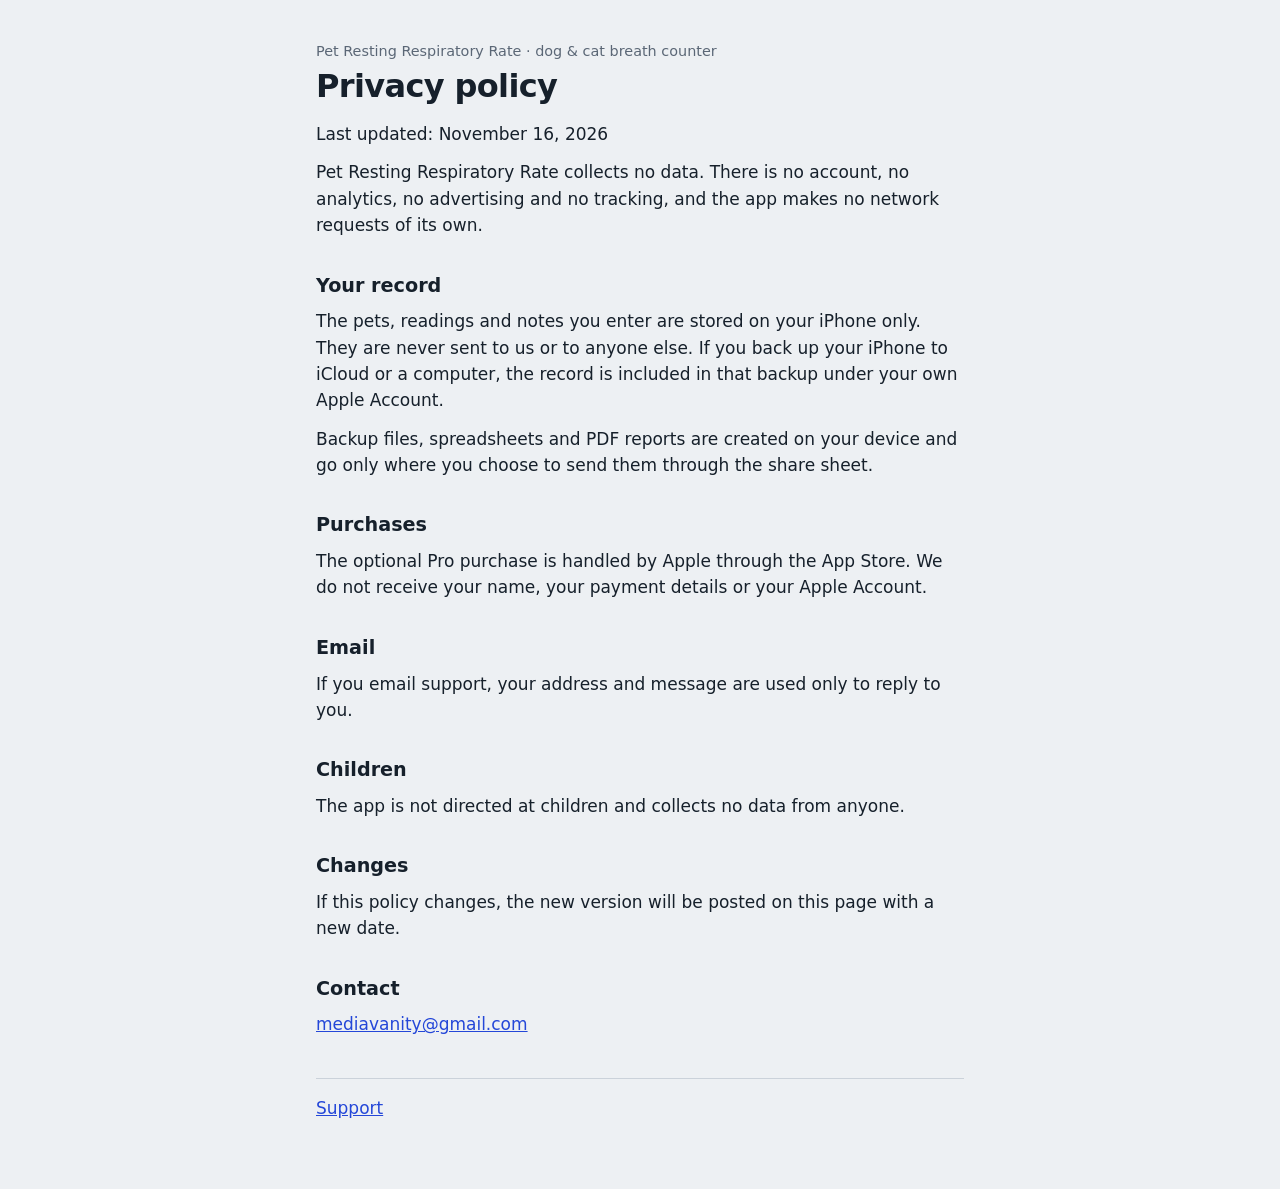
==== privacy.html @ 31c26cee "Support and privacy pages" ====
<!DOCTYPE html>
<html lang="en">
<head>
<meta charset="utf-8">
<meta name="viewport" content="width=device-width, initial-scale=1">
<title>Pet Resting Respiratory Rate Privacy Policy</title>
<link rel="stylesheet" href="style.css">
</head>
<body>
<main>
<p class="eyebrow">Pet Resting Respiratory Rate · dog &amp; cat breath counter</p>
<h1>Privacy policy</h1>
<p class="date">Last updated: November 16, 2026</p>

<p>Pet Resting Respiratory Rate collects no data. There is no account, no analytics, no advertising and no tracking, and the app makes no network requests of its own.</p>

<h2>Your record</h2>
<p>The pets, readings and notes you enter are stored on your iPhone only. They are never sent to us or to anyone else. If you back up your iPhone to iCloud or a computer, the record is included in that backup under your own Apple Account.</p>
<p>Backup files, spreadsheets and PDF reports are created on your device and go only where you choose to send them through the share sheet.</p>

<h2>Purchases</h2>
<p>The optional Pro purchase is handled by Apple through the App Store. We do not receive your name, your payment details or your Apple Account.</p>

<h2>Email</h2>
<p>If you email support, your address and message are used only to reply to you.</p>

<h2>Children</h2>
<p>The app is not directed at children and collects no data from anyone.</p>

<h2>Changes</h2>
<p>If this policy changes, the new version will be posted on this page with a new date.</p>

<h2>Contact</h2>
<p><a href="mailto:mediavanity@gmail.com">mediavanity@gmail.com</a></p>

<p class="foot"><a href="index.html">Support</a></p>
</main>
</body>
</html>
---- style.css ----
:root{--bg:#EDF0F3;--panel:#fff;--ink:#16202B;--mute:#5B6776;--line:#CBD2DA;--acc:#2447D8}
@media (prefers-color-scheme:dark){:root{--bg:#0E141B;--panel:#16202B;--ink:#E6EBF1;--mute:#93A0B0;--line:#2A3644;--acc:#7C9BFF;color-scheme:dark}}
*{box-sizing:border-box}
html{-webkit-text-size-adjust:100%}
body{margin:0;background:var(--bg);color:var(--ink);font:17px/1.55 system-ui,-apple-system,"Segoe UI",sans-serif}
main{max-width:680px;margin:0 auto;padding:40px 16px 56px}
.eyebrow{margin:0 0 6px;color:var(--mute);font-size:.9rem}
h1{margin:0 0 16px;font-size:2rem;line-height:1.15;letter-spacing:-.02em}
h2{margin:32px 0 8px;font-size:1.2rem}
h3{margin:20px 0 4px;font-size:1rem}
p{margin:0 0 12px}
.mute{color:var(--mute)}
a{color:var(--acc)}
.foot{margin-top:40px;padding-top:16px;border-top:1px solid var(--line)}

.note { border-left: 3px solid currentColor; padding: 2px 0 2px 12px; opacity: 0.85; }
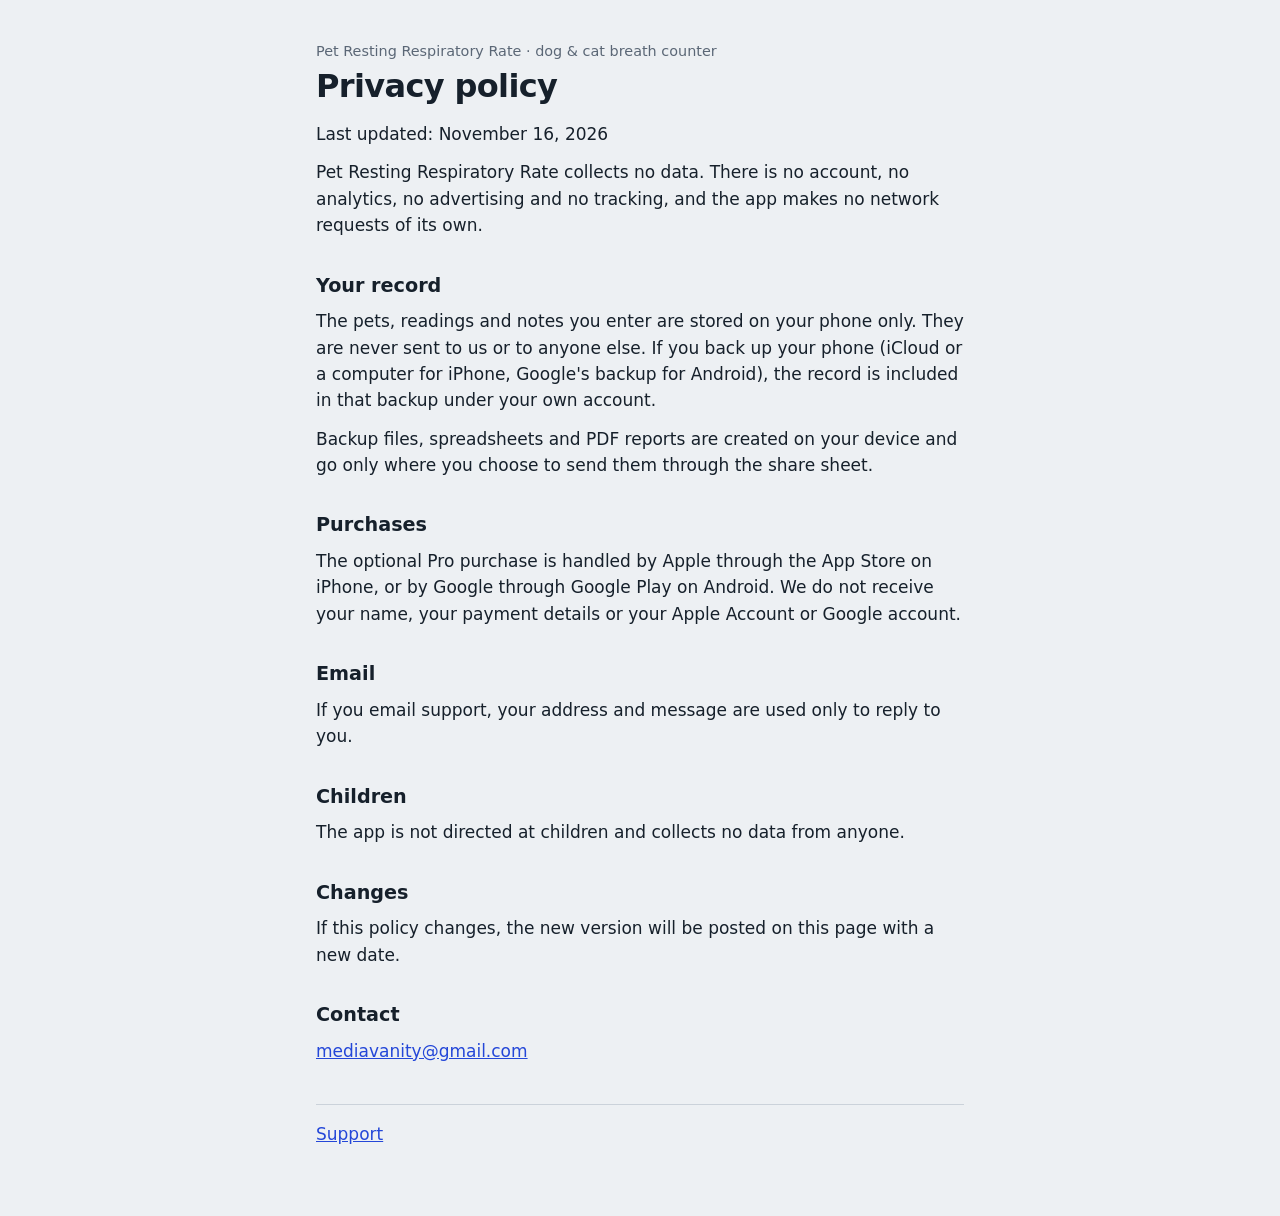
==== commit bda60bca: "Privacy policy: the app is also on Android through Google Play Co-Authored-By: Claude Opus 5.5 <nore" ====
--- a/privacy.html
+++ b/privacy.html
@@ -15,11 +15,11 @@
 <p>Pet Resting Respiratory Rate collects no data. There is no account, no analytics, no advertising and no tracking, and the app makes no network requests of its own.</p>
 
 <h2>Your record</h2>
-<p>The pets, readings and notes you enter are stored on your iPhone only. They are never sent to us or to anyone else. If you back up your iPhone to iCloud or a computer, the record is included in that backup under your own Apple Account.</p>
+<p>The pets, readings and notes you enter are stored on your phone only. They are never sent to us or to anyone else. If you back up your phone (iCloud or a computer for iPhone, Google's backup for Android), the record is included in that backup under your own account.</p>
 <p>Backup files, spreadsheets and PDF reports are created on your device and go only where you choose to send them through the share sheet.</p>
 
 <h2>Purchases</h2>
-<p>The optional Pro purchase is handled by Apple through the App Store. We do not receive your name, your payment details or your Apple Account.</p>
+<p>The optional Pro purchase is handled by Apple through the App Store on iPhone, or by Google through Google Play on Android. We do not receive your name, your payment details or your Apple Account or Google account.</p>
 
 <h2>Email</h2>
 <p>If you email support, your address and message are used only to reply to you.</p>
